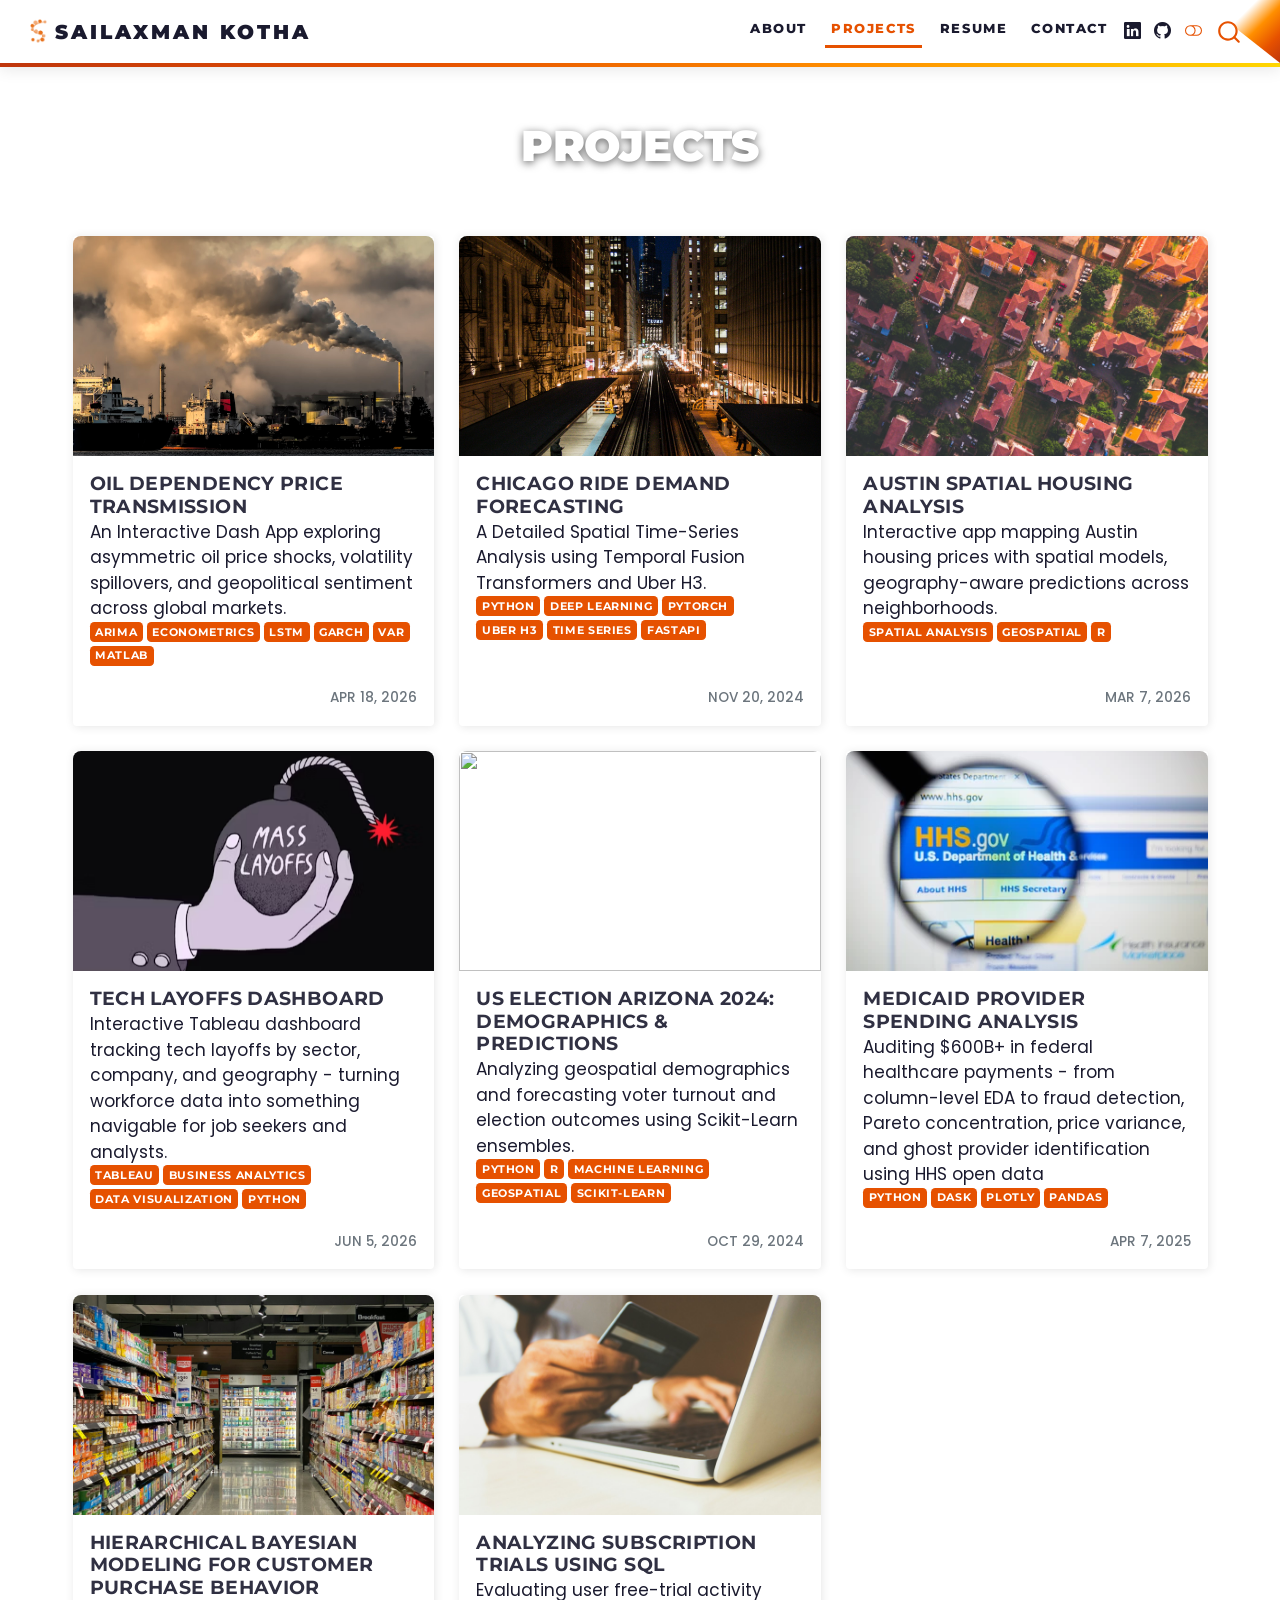
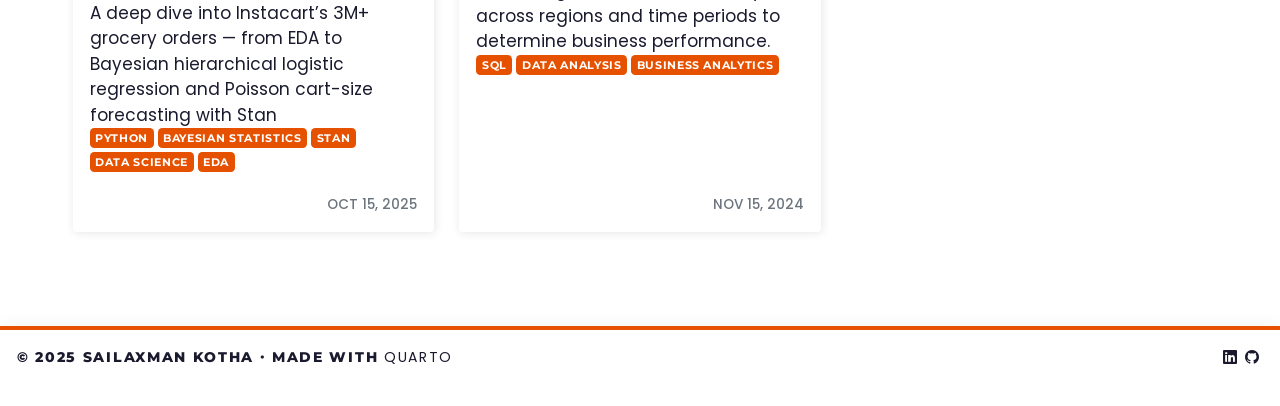
==== docs/project/index.html @ 440cf914 "Initial commit" ====
<!DOCTYPE html>
<html xmlns="http://www.w3.org/1999/xhtml" lang="en" xml:lang="en"><head>

<meta charset="utf-8">
<meta name="generator" content="quarto-1.9.37">

<meta name="viewport" content="width=device-width, initial-scale=1.0, user-scalable=yes">

<meta name="author" content="">

<title>Projects – Sailaxman Kotha</title>
<style>
/* Default styles provided by pandoc.
** See https://pandoc.org/MANUAL.html#variables-for-html for config info.
*/
code{white-space: pre-wrap;}
span.smallcaps{font-variant: small-caps;}
div.columns{display: flex; gap: min(4vw, 1.5em);}
div.column{flex: auto; overflow-x: auto;}
div.hanging-indent{margin-left: 1.5em; text-indent: -1.5em;}
ul.task-list{list-style: none;}
ul.task-list li input[type="checkbox"] {
  width: 0.8em;
  margin: 0 0.8em 0.2em -1em; /* quarto-specific, see https://github.com/quarto-dev/quarto-cli/issues/4556 */ 
  vertical-align: middle;
}
</style>


<script src="../site_libs/quarto-nav/quarto-nav.js"></script>
<script src="../site_libs/quarto-nav/headroom.min.js"></script>
<script src="../site_libs/clipboard/clipboard.min.js"></script>
<script src="../site_libs/quarto-search/autocomplete.umd.js"></script>
<script src="../site_libs/quarto-search/fuse.min.js"></script>
<script src="../site_libs/quarto-search/quarto-search.js"></script>
<meta name="quarto:offset" content="../">
<link href="../assets/silvia/img/sk-mark.png" rel="icon" type="image/png">
<script src="../site_libs/quarto-listing/list.min.js"></script>
<script src="../site_libs/quarto-listing/quarto-listing.js"></script>
<script src="../site_libs/quarto-html/quarto.js" type="module"></script>
<script src="../site_libs/quarto-html/tabsets/tabsets.js" type="module"></script>
<script src="../site_libs/quarto-html/popper.min.js"></script>
<script src="../site_libs/quarto-html/tippy.umd.min.js"></script>
<script src="../site_libs/quarto-html/anchor.min.js"></script>
<link href="../site_libs/quarto-html/tippy.css" rel="stylesheet">
<link href="../site_libs/quarto-html/quarto-syntax-highlighting-b15d62f4470485926637009d87ddee4d.css" rel="stylesheet" class="quarto-color-scheme" id="quarto-text-highlighting-styles">
<link href="../site_libs/quarto-html/quarto-syntax-highlighting-dark-2f25ab86b789b8617de56a0d16dc964e.css" rel="stylesheet" class="quarto-color-scheme quarto-color-alternate" id="quarto-text-highlighting-styles">
<link href="../site_libs/quarto-html/quarto-syntax-highlighting-b15d62f4470485926637009d87ddee4d.css" rel="stylesheet" class="quarto-color-scheme-extra" id="quarto-text-highlighting-styles">
<script src="../site_libs/bootstrap/bootstrap.min.js"></script>
<link href="../site_libs/bootstrap/bootstrap-icons.css" rel="stylesheet">
<link href="../site_libs/bootstrap/bootstrap-9606269fe6e26e18629c73ec38a63bd2.min.css" rel="stylesheet" append-hash="true" class="quarto-color-scheme" id="quarto-bootstrap" data-mode="light">
<link href="../site_libs/bootstrap/bootstrap-dark-58d6dd4439ffe5fa40e8fd4ae1b759af.min.css" rel="stylesheet" append-hash="true" class="quarto-color-scheme quarto-color-alternate" id="quarto-bootstrap" data-mode="dark">
<link href="../site_libs/bootstrap/bootstrap-9606269fe6e26e18629c73ec38a63bd2.min.css" rel="stylesheet" append-hash="true" class="quarto-color-scheme-extra" id="quarto-bootstrap" data-mode="light">
<script id="quarto-search-options" type="application/json">{
  "location": "navbar",
  "copy-button": false,
  "collapse-after": 3,
  "panel-placement": "end",
  "type": "overlay",
  "limit": 50,
  "keyboard-shortcut": [
    "f",
    "/",
    "s"
  ],
  "show-item-context": false,
  "language": {
    "search-no-results-text": "No results",
    "search-matching-documents-text": "matching documents",
    "search-copy-link-title": "Copy link to search",
    "search-hide-matches-text": "Hide additional matches",
    "search-more-match-text": "more match in this document",
    "search-more-matches-text": "more matches in this document",
    "search-clear-button-title": "Clear",
    "search-text-placeholder": "",
    "search-detached-cancel-button-title": "Cancel",
    "search-submit-button-title": "Submit",
    "search-label": "Search"
  }
}</script>
<script>

  window.document.addEventListener("DOMContentLoaded", function (_event) {
    const listingTargetEl = window.document.querySelector('#listing-listing .list');
    if (!listingTargetEl) {
      // No listing discovered, do not attach.
      return; 
    }

    const options = {
      valueNames: ['listing-title','listing-subtitle','listing-categories','listing-date','listing-image',{ data: ['index'] },{ data: ['categories'] },{ data: ['listing-date-sort'] },{ data: ['listing-file-modified-sort'] }],
      
      searchColumns: ["listing-title","listing-author","listing-date","listing-image","listing-description"],
    };

    window['quarto-listings'] = window['quarto-listings'] || {};
    window['quarto-listings']['listing-listing'] = new List('listing-listing', options);

    if (window['quarto-listing-loaded']) {
      window['quarto-listing-loaded']();
    }
  });

  window.addEventListener('hashchange',() => {
    if (window['quarto-listing-loaded']) {
      window['quarto-listing-loaded']();
    }
  })
  </script>
<!-- Google Search Console verification placeholder -->
<link rel="stylesheet" href="../assets/listing-default.css">

  <script src="https://cdnjs.cloudflare.com/polyfill/v3/polyfill.min.js?features=es6"></script>
  <script defer="" src="https://cdn.jsdelivr.net/npm/mathjax@3/es5/tex-chtml-full.js" type="text/javascript"></script>

<script type="text/javascript">
const typesetMath = (el) => {
  if (window.MathJax) {
    // MathJax Typeset
    window.MathJax.typeset([el]);
  } else if (window.katex) {
    // KaTeX Render
    var mathElements = el.getElementsByClassName("math");
    var macros = [];
    for (var i = 0; i < mathElements.length; i++) {
      var texText = mathElements[i].firstChild;
      if (mathElements[i].tagName == "SPAN" && texText && texText.data) {
        window.katex.render(texText.data, mathElements[i], {
          displayMode: mathElements[i].classList.contains('display'),
          throwOnError: false,
          macros: macros,
          fleqn: false
        });
      }
    }
  }
}
window.Quarto = {
  typesetMath
};
</script>

<meta name="twitter:title" content="Projects">
<meta name="twitter:image" content="oil-dependency-price-transmission/featured.jpg">
<meta name="twitter:creator" content="@Kslaxman">
<meta name="twitter:site" content="@Kslaxman">
<meta name="twitter:card" content="summary_large_image">
</head>

<body class="nav-fixed quarto-light"><script id="quarto-html-before-body" type="application/javascript">
    const toggleBodyColorMode = (bsSheetEl) => {
      const mode = bsSheetEl.getAttribute("data-mode");
      const bodyEl = window.document.querySelector("body");
      if (mode === "dark") {
        bodyEl.classList.add("quarto-dark");
        bodyEl.classList.remove("quarto-light");
      } else {
        bodyEl.classList.add("quarto-light");
        bodyEl.classList.remove("quarto-dark");
      }
    }
    const toggleBodyColorPrimary = () => {
      const bsSheetEl = window.document.querySelector("link#quarto-bootstrap:not([rel=disabled-stylesheet])");
      if (bsSheetEl) {
        toggleBodyColorMode(bsSheetEl);
      }
    }
    const setColorSchemeToggle = (alternate) => {
      const toggles = window.document.querySelectorAll('.quarto-color-scheme-toggle');
      for (let i=0; i < toggles.length; i++) {
        const toggle = toggles[i];
        if (toggle) {
          if (alternate) {
            toggle.classList.add("alternate");
          } else {
            toggle.classList.remove("alternate");
          }
        }
      }
    };
    const toggleColorMode = (alternate) => {
      // Switch the stylesheets
      const primaryStylesheets = window.document.querySelectorAll('link.quarto-color-scheme:not(.quarto-color-alternate)');
      const alternateStylesheets = window.document.querySelectorAll('link.quarto-color-scheme.quarto-color-alternate');
      manageTransitions('#quarto-margin-sidebar .nav-link', false);
      if (alternate) {
        // note: dark is layered on light, we don't disable primary!
        enableStylesheet(alternateStylesheets);
        for (const sheetNode of alternateStylesheets) {
          if (sheetNode.id === "quarto-bootstrap") {
            toggleBodyColorMode(sheetNode);
          }
        }
      } else {
        disableStylesheet(alternateStylesheets);
        enableStylesheet(primaryStylesheets)
        toggleBodyColorPrimary();
      }
      manageTransitions('#quarto-margin-sidebar .nav-link', true);
      // Switch the toggles
      setColorSchemeToggle(alternate)
      // Hack to workaround the fact that safari doesn't
      // properly recolor the scrollbar when toggling (#1455)
      if (navigator.userAgent.indexOf('Safari') > 0 && navigator.userAgent.indexOf('Chrome') == -1) {
        manageTransitions("body", false);
        window.scrollTo(0, 1);
        setTimeout(() => {
          window.scrollTo(0, 0);
          manageTransitions("body", true);
        }, 40);
      }
    }
    const disableStylesheet = (stylesheets) => {
      for (let i=0; i < stylesheets.length; i++) {
        const stylesheet = stylesheets[i];
        stylesheet.rel = 'disabled-stylesheet';
      }
    }
    const enableStylesheet = (stylesheets) => {
      for (let i=0; i < stylesheets.length; i++) {
        const stylesheet = stylesheets[i];
        if(stylesheet.rel !== 'stylesheet') { // for Chrome, which will still FOUC without this check
          stylesheet.rel = 'stylesheet';
        }
      }
    }
    const manageTransitions = (selector, allowTransitions) => {
      const els = window.document.querySelectorAll(selector);
      for (let i=0; i < els.length; i++) {
        const el = els[i];
        if (allowTransitions) {
          el.classList.remove('notransition');
        } else {
          el.classList.add('notransition');
        }
      }
    }
    const isFileUrl = () => {
      return window.location.protocol === 'file:';
    }
    const hasAlternateSentinel = () => {
      let styleSentinel = getColorSchemeSentinel();
      if (styleSentinel !== null) {
        return styleSentinel === "alternate";
      } else {
        return false;
      }
    }
    const setStyleSentinel = (alternate) => {
      const value = alternate ? "alternate" : "default";
      if (!isFileUrl()) {
        window.localStorage.setItem("quarto-color-scheme", value);
      } else {
        localAlternateSentinel = value;
      }
    }
    const getColorSchemeSentinel = () => {
      if (!isFileUrl()) {
        const storageValue = window.localStorage.getItem("quarto-color-scheme");
        return storageValue != null ? storageValue : localAlternateSentinel;
      } else {
        return localAlternateSentinel;
      }
    }
    const toggleGiscusIfUsed = (isAlternate, darkModeDefault) => {
      const baseTheme = document.querySelector('#giscus-base-theme')?.value ?? 'light';
      const alternateTheme = document.querySelector('#giscus-alt-theme')?.value ?? 'dark';
      let newTheme = '';
      if(authorPrefersDark) {
        newTheme = isAlternate ? baseTheme : alternateTheme;
      } else {
        newTheme = isAlternate ? alternateTheme : baseTheme;
      }
      const changeGiscusTheme = () => {
        // From: https://github.com/giscus/giscus/issues/336
        const sendMessage = (message) => {
          const iframe = document.querySelector('iframe.giscus-frame');
          if (!iframe) return;
          iframe.contentWindow.postMessage({ giscus: message }, 'https://giscus.app');
        }
        sendMessage({
          setConfig: {
            theme: newTheme
          }
        });
      }
      const isGiscussLoaded = window.document.querySelector('iframe.giscus-frame') !== null;
      if (isGiscussLoaded) {
        changeGiscusTheme();
      }
    };
    const authorPrefersDark = false;
    const darkModeDefault = authorPrefersDark;
      document.querySelector('link#quarto-text-highlighting-styles.quarto-color-scheme-extra').rel = 'disabled-stylesheet';
      document.querySelector('link#quarto-bootstrap.quarto-color-scheme-extra').rel = 'disabled-stylesheet';
    let localAlternateSentinel = darkModeDefault ? 'alternate' : 'default';
    // Dark / light mode switch
    window.quartoToggleColorScheme = () => {
      // Read the current dark / light value
      let toAlternate = !hasAlternateSentinel();
      toggleColorMode(toAlternate);
      setStyleSentinel(toAlternate);
      toggleGiscusIfUsed(toAlternate, darkModeDefault);
      window.dispatchEvent(new Event('resize'));
    };
    // Switch to dark mode if need be
    if (hasAlternateSentinel()) {
      toggleColorMode(true);
    } else {
      toggleColorMode(false);
    }
  </script>

<div id="quarto-search-results"></div>
  <header id="quarto-header" class="headroom fixed-top">
    <nav class="navbar navbar-expand-lg " data-bs-theme="dark">
      <div class="navbar-container container-fluid">
      <div class="navbar-brand-container mx-auto">
    <a href="../index.html" class="navbar-brand navbar-brand-logo">
    <img src="../assets/silvia/img/sk-mark.png" alt="" class="navbar-logo light-content">
    <img src="../assets/silvia/img/sk-mark.png" alt="" class="navbar-logo dark-content">
    </a>
    <a class="navbar-brand" href="../index.html">
    <span class="navbar-title">Sailaxman Kotha</span>
    </a>
  </div>
            <div id="quarto-search" class="" title="Search"></div>
          <button class="navbar-toggler" type="button" data-bs-toggle="collapse" data-bs-target="#navbarCollapse" aria-controls="navbarCollapse" role="menu" aria-expanded="false" aria-label="Toggle navigation" onclick="if (window.quartoToggleHeadroom) { window.quartoToggleHeadroom(); }">
  <span class="navbar-toggler-icon"></span>
</button>
          <div class="collapse navbar-collapse" id="navbarCollapse">
            <ul class="navbar-nav navbar-nav-scroll ms-auto">
  <li class="nav-item">
    <a class="nav-link" href="../about.html"> 
<span class="menu-text">About</span></a>
  </li>  
  <li class="nav-item">
    <a class="nav-link active" href="../project/index.html" aria-current="page"> 
<span class="menu-text">Projects</span></a>
  </li>  
  <li class="nav-item">
    <a class="nav-link" href="https://drive.google.com/file/d/1gVQA2XQ70e4K7QOnWubCkSMvClnkPxH1/view"> 
<span class="menu-text">Resume</span></a>
  </li>  
  <li class="nav-item">
    <a class="nav-link" href="../contact.html"> 
<span class="menu-text">Contact</span></a>
  </li>  
</ul>
          </div> <!-- /navcollapse -->
            <div class="quarto-navbar-tools tools-wide">
    <a href="https://www.linkedin.com/in/sailaxman-kotha-5099651a0/" title="" class="quarto-navigation-tool px-1" aria-label=""><i class="bi bi-linkedin"></i></a>
    <a href="https://github.com/Kslaxman" title="" class="quarto-navigation-tool px-1" aria-label=""><i class="bi bi-github"></i></a>
  <a href="" class="quarto-color-scheme-toggle quarto-navigation-tool  px-1" onclick="window.quartoToggleColorScheme(); return false;" title="Toggle dark mode"><i class="bi"></i></a>
</div>
      </div> <!-- /container-fluid -->
    </nav>
</header>
<!-- content -->
<div id="quarto-content" class="quarto-container page-columns page-rows-contents page-layout-full page-navbar">
<!-- sidebar -->
<!-- margin-sidebar -->
    <div id="quarto-margin-sidebar" class="sidebar margin-sidebar zindex-bottom">
        
    </div>
<!-- main -->
<main class="content column-page" id="quarto-document-content">


<!-- source: https://github.com/gadenbuie/garrickadenbuie-com/blob/main/_partials/title-block-link-buttons/title-block.html -->
<!-- 
<header id="title-block-header" class="quarto-title-block default">
<div class="quarto-title"> 
-->
<!-- <header id="title-block-header" class="quarto-title-block default page-columns"> -->
<!-- <div class="quarto-title page-columns page-full featured-image p-4" style="background-image: url(featured.png), url(featured.jpg), url(../featured.jpg);"> -->
<header id="title-block-header" class="quarto-title-block default page-columns">
<div id="title-block-header-title" class="quarto-title page-columns page-full page-layout-full featured-image p-4" style="background-image: url(featured.png), url(featured.jpg), url(../featured.jpg);">
<h1 class="title">Projects</h1>
</div>



<div class="quarto-title-meta column-page">

    
  
    
  </div>
  



</header>






<div class="quarto-listing quarto-listing-container-grid" id="listing-listing">
<div class="list grid quarto-listing-cols-3">
<div class="g-col-1" data-index="0" data-categories="QVJJTUElMkNFY29ub21ldHJpY3MlMkNMU1RNJTJDR0FSQ0glMkNWQVIlMkNNQVRMQUI=" data-listing-date-sort="1776488400000">
<a href="https://lax-oil-dependency-price-transmission.share.connect.posit.cloud/" class="quarto-grid-link">
<div class="quarto-grid-item card h-100 card-left">
<p class="card-img-top">
<img loading="lazy" src="oil-dependency-price-transmission/featured.jpg" class="thumbnail-image card-img" style="height: 220px;">
</p>
<div class="card-body post-contents">
<h5 class="no-anchor card-title listing-title">
Oil Dependency Price Transmission
</h5>
<div class="card-subtitle listing-subtitle">
An Interactive Dash App exploring asymmetric oil price shocks, volatility spillovers, and geopolitical sentiment across global markets.
</div>
<div class="listing-categories">

<div class="listing-category" onclick="window.quartoListingCategory('QVJJTUE='); return false;">ARIMA</div>

<div class="listing-category" onclick="window.quartoListingCategory('RWNvbm9tZXRyaWNz'); return false;">Econometrics</div>

<div class="listing-category" onclick="window.quartoListingCategory('TFNUTQ=='); return false;">LSTM</div>

<div class="listing-category" onclick="window.quartoListingCategory('R0FSQ0g='); return false;">GARCH</div>

<div class="listing-category" onclick="window.quartoListingCategory('VkFS'); return false;">VAR</div>

<div class="listing-category" onclick="window.quartoListingCategory('TUFUTEFC'); return false;">MATLAB</div>

</div>
<div class="card-attribution card-text-small end">
<div class="listing-date">
Apr 18, 2026
</div>
</div>
</div>
</div></a>
</div>
<div class="g-col-1" data-index="1" data-categories="UHl0aG9uJTJDRGVlcCUyMExlYXJuaW5nJTJDUHlUb3JjaCUyQ1ViZXIlMjBIMyUyQ1RpbWUlMjBTZXJpZXMlMkNGYXN0QVBJ" data-listing-date-sort="1732082400000">
<a href="https://kslaxman.github.io/chiride-demand/chiride-docs_v3.html" class="quarto-grid-link">
<div class="quarto-grid-item card h-100 card-left">
<p class="card-img-top">
<img loading="lazy" src="chiride-demand/featured.jpg" class="thumbnail-image card-img" style="height: 220px;">
</p>
<div class="card-body post-contents">
<h5 class="no-anchor card-title listing-title">
Chicago Ride Demand Forecasting
</h5>
<div class="card-subtitle listing-subtitle">
A Detailed Spatial Time-Series Analysis using Temporal Fusion Transformers and Uber H3.
</div>
<div class="listing-categories">

<div class="listing-category" onclick="window.quartoListingCategory('UHl0aG9u'); return false;">Python</div>

<div class="listing-category" onclick="window.quartoListingCategory('RGVlcCUyMExlYXJuaW5n'); return false;">Deep Learning</div>

<div class="listing-category" onclick="window.quartoListingCategory('UHlUb3JjaA=='); return false;">PyTorch</div>

<div class="listing-category" onclick="window.quartoListingCategory('VWJlciUyMEgz'); return false;">Uber H3</div>

<div class="listing-category" onclick="window.quartoListingCategory('VGltZSUyMFNlcmllcw=='); return false;">Time Series</div>

<div class="listing-category" onclick="window.quartoListingCategory('RmFzdEFQSQ=='); return false;">FastAPI</div>

</div>
<div class="card-attribution card-text-small end">
<div class="listing-date">
Nov 20, 2024
</div>
</div>
</div>
</div></a>
</div>
<div class="g-col-1" data-index="2" data-categories="U3BhdGlhbCUyMEFuYWx5c2lzJTJDR2Vvc3BhdGlhbCUyQ1I=" data-listing-date-sort="1772863200000">
<a href="https://sailaxmankotha-spatial-housing-austin.share.connect.posit.cloud/" class="quarto-grid-link">
<div class="quarto-grid-item card h-100 card-left">
<p class="card-img-top">
<img loading="lazy" src="austin-spatial-housing/housing.jpg" class="thumbnail-image card-img" style="height: 220px;">
</p>
<div class="card-body post-contents">
<h5 class="no-anchor card-title listing-title">
Austin Spatial Housing Analysis
</h5>
<div class="card-subtitle listing-subtitle">
Interactive app mapping Austin housing prices with spatial models, geography-aware predictions across neighborhoods.
</div>
<div class="listing-categories">

<div class="listing-category" onclick="window.quartoListingCategory('U3BhdGlhbCUyMEFuYWx5c2lz'); return false;">Spatial Analysis</div>

<div class="listing-category" onclick="window.quartoListingCategory('R2Vvc3BhdGlhbA=='); return false;">Geospatial</div>

<div class="listing-category" onclick="window.quartoListingCategory('Ug=='); return false;">R</div>

</div>
<div class="card-attribution card-text-small end">
<div class="listing-date">
Mar 7, 2026
</div>
</div>
</div>
</div></a>
</div>
<div class="g-col-1" data-index="3" data-categories="VGFibGVhdSUyQ0J1c2luZXNzJTIwQW5hbHl0aWNzJTJDRGF0YSUyMFZpc3VhbGl6YXRpb24lMkNQeXRob24=" data-listing-date-sort="1780635600000">
<a href="https://public.tableau.com/app/profile/sai.laxman/viz/LayoffsDashboard_17775282728600/LayoffsDashboard" class="quarto-grid-link">
<div class="quarto-grid-item card h-100 card-left">
<p class="card-img-top">
<img loading="lazy" src="layoffs-dashboard/featured.png" class="thumbnail-image card-img" style="height: 220px;">
</p>
<div class="card-body post-contents">
<h5 class="no-anchor card-title listing-title">
Tech Layoffs Dashboard
</h5>
<div class="card-subtitle listing-subtitle">
Interactive Tableau dashboard tracking tech layoffs by sector, company, and geography - turning workforce data into something navigable for job seekers and analysts.
</div>
<div class="listing-categories">

<div class="listing-category" onclick="window.quartoListingCategory('VGFibGVhdQ=='); return false;">Tableau</div>

<div class="listing-category" onclick="window.quartoListingCategory('QnVzaW5lc3MlMjBBbmFseXRpY3M='); return false;">Business Analytics</div>

<div class="listing-category" onclick="window.quartoListingCategory('RGF0YSUyMFZpc3VhbGl6YXRpb24='); return false;">Data Visualization</div>

<div class="listing-category" onclick="window.quartoListingCategory('UHl0aG9u'); return false;">Python</div>

</div>
<div class="card-attribution card-text-small end">
<div class="listing-date">
Jun 5, 2026
</div>
</div>
</div>
</div></a>
</div>
<div class="g-col-1" data-index="4" data-categories="UHl0aG9uJTJDUiUyQ01hY2hpbmUlMjBMZWFybmluZyUyQ0dlb3NwYXRpYWwlMkNTY2lraXQtTGVhcm4=" data-listing-date-sort="1730178000000" data-listing-file-modified-sort="1773804850786" data-listing-date-modified-sort="NaN" data-listing-reading-time-sort="17" data-listing-word-count-sort="3338">
<a href="../project/arizona-election-2024/index.html" class="quarto-grid-link">
<div class="quarto-grid-item card h-100 card-left">
<p class="card-img-top">
<img loading="lazy" src="../project/arizona-election-2024/featured.jpg" class="thumbnail-image card-img" style="height: 220px;">
</p>
<div class="card-body post-contents">
<h5 class="no-anchor card-title listing-title">
US Election Arizona 2024: Demographics &amp; Predictions
</h5>
<div class="card-subtitle listing-subtitle">
Analyzing geospatial demographics and forecasting voter turnout and election outcomes using Scikit-Learn ensembles.
</div>
<div class="listing-categories">

<div class="listing-category" onclick="window.quartoListingCategory('UHl0aG9u'); return false;">Python</div>

<div class="listing-category" onclick="window.quartoListingCategory('Ug=='); return false;">R</div>

<div class="listing-category" onclick="window.quartoListingCategory('TWFjaGluZSUyMExlYXJuaW5n'); return false;">Machine Learning</div>

<div class="listing-category" onclick="window.quartoListingCategory('R2Vvc3BhdGlhbA=='); return false;">Geospatial</div>

<div class="listing-category" onclick="window.quartoListingCategory('U2Npa2l0LUxlYXJu'); return false;">Scikit-Learn</div>

</div>
<div class="card-attribution card-text-small end">
<div class="listing-date">
Oct 29, 2024
</div>
</div>
</div>
</div></a>
</div>
<div class="g-col-1" data-index="5" data-categories="UHl0aG9uJTJDRGFzayUyQ1Bsb3RseSUyQ1BhbmRhcw==" data-listing-date-sort="1744002000000" data-listing-file-modified-sort="1782283156069" data-listing-date-modified-sort="NaN" data-listing-reading-time-sort="21" data-listing-word-count-sort="4027">
<a href="../project/Medicaid/index.html" class="quarto-grid-link">
<div class="quarto-grid-item card h-100 card-left">
<p class="card-img-top">
<img loading="lazy" src="../project/Medicaid/featured.png" class="thumbnail-image card-img" style="height: 220px;">
</p>
<div class="card-body post-contents">
<h5 class="no-anchor card-title listing-title">
Medicaid Provider Spending Analysis
</h5>
<div class="card-subtitle listing-subtitle">
Auditing $600B+ in federal healthcare payments - from column-level EDA to fraud detection, Pareto concentration, price variance, and ghost provider identification using HHS open data
</div>
<div class="listing-categories">

<div class="listing-category" onclick="window.quartoListingCategory('UHl0aG9u'); return false;">Python</div>

<div class="listing-category" onclick="window.quartoListingCategory('RGFzaw=='); return false;">Dask</div>

<div class="listing-category" onclick="window.quartoListingCategory('UGxvdGx5'); return false;">Plotly</div>

<div class="listing-category" onclick="window.quartoListingCategory('UGFuZGFz'); return false;">Pandas</div>

</div>
<div class="card-attribution card-text-small end">
<div class="listing-date">
Apr 7, 2025
</div>
</div>
</div>
</div></a>
</div>
<div class="g-col-1" data-index="6" data-categories="UHl0aG9uJTJDQmF5ZXNpYW4lMjBTdGF0aXN0aWNzJTJDU3RhbiUyQ0RhdGElMjBTY2llbmNlJTJDRURB" data-listing-date-sort="1760504400000" data-listing-file-modified-sort="1773938626408" data-listing-date-modified-sort="NaN" data-listing-reading-time-sort="28" data-listing-word-count-sort="5462">
<a href="../project/instacart-bayesian-analysis/index.html" class="quarto-grid-link">
<div class="quarto-grid-item card h-100 card-left">
<p class="card-img-top">
<img loading="lazy" src="../project/instacart-bayesian-analysis/featured.jpg" class="thumbnail-image card-img" style="height: 220px;">
</p>
<div class="card-body post-contents">
<h5 class="no-anchor card-title listing-title">
Hierarchical Bayesian Modeling for Customer Purchase Behavior
</h5>
<div class="card-subtitle listing-subtitle">
A deep dive into Instacart’s 3M+ grocery orders — from EDA to Bayesian hierarchical logistic regression and Poisson cart-size forecasting with Stan
</div>
<div class="listing-categories">

<div class="listing-category" onclick="window.quartoListingCategory('UHl0aG9u'); return false;">Python</div>

<div class="listing-category" onclick="window.quartoListingCategory('QmF5ZXNpYW4lMjBTdGF0aXN0aWNz'); return false;">Bayesian Statistics</div>

<div class="listing-category" onclick="window.quartoListingCategory('U3Rhbg=='); return false;">Stan</div>

<div class="listing-category" onclick="window.quartoListingCategory('RGF0YSUyMFNjaWVuY2U='); return false;">Data Science</div>

<div class="listing-category" onclick="window.quartoListingCategory('RURB'); return false;">EDA</div>

</div>
<div class="card-attribution card-text-small end">
<div class="listing-date">
Oct 15, 2025
</div>
</div>
</div>
</div></a>
</div>
<div class="g-col-1" data-index="7" data-categories="U1FMJTJDRGF0YSUyMEFuYWx5c2lzJTJDQnVzaW5lc3MlMjBBbmFseXRpY3M=" data-listing-date-sort="1731650400000" data-listing-file-modified-sort="1773938140346" data-listing-date-modified-sort="NaN" data-listing-reading-time-sort="6" data-listing-word-count-sort="1104">
<a href="../project/sql-subscription-analysis/index.html" class="quarto-grid-link">
<div class="quarto-grid-item card h-100 card-left">
<p class="card-img-top">
<img loading="lazy" src="../project/sql-subscription-analysis/featured.jpg" class="thumbnail-image card-img" style="height: 220px;">
</p>
<div class="card-body post-contents">
<h5 class="no-anchor card-title listing-title">
Analyzing Subscription Trials Using SQL
</h5>
<div class="card-subtitle listing-subtitle">
Evaluating user free-trial activity across regions and time periods to determine business performance.
</div>
<div class="listing-categories">

<div class="listing-category" onclick="window.quartoListingCategory('U1FM'); return false;">SQL</div>

<div class="listing-category" onclick="window.quartoListingCategory('RGF0YSUyMEFuYWx5c2lz'); return false;">Data Analysis</div>

<div class="listing-category" onclick="window.quartoListingCategory('QnVzaW5lc3MlMjBBbmFseXRpY3M='); return false;">Business Analytics</div>

</div>
<div class="card-attribution card-text-small end">
<div class="listing-date">
Nov 15, 2024
</div>
</div>
</div>
</div></a>
</div>
</div>
<div class="listing-no-matching d-none">No matching items</div>
</div><a onclick="window.scrollTo(0, 0); return false;" role="button" id="quarto-back-to-top"><i class="bi bi-arrow-up"></i> Back to top</a></main> <!-- /main -->
<script id="quarto-html-after-body" type="application/javascript">
  window.document.addEventListener("DOMContentLoaded", function (event) {
    // Ensure there is a toggle, if there isn't float one in the top right
    if (window.document.querySelector('.quarto-color-scheme-toggle') === null) {
      const a = window.document.createElement('a');
      a.classList.add('top-right');
      a.classList.add('quarto-color-scheme-toggle');
      a.href = "";
      a.onclick = function() { try { window.quartoToggleColorScheme(); } catch {} return false; };
      const i = window.document.createElement("i");
      i.classList.add('bi');
      a.appendChild(i);
      window.document.body.appendChild(a);
    }
    setColorSchemeToggle(hasAlternateSentinel())
    const icon = "";
    const anchorJS = new window.AnchorJS();
    anchorJS.options = {
      placement: 'right',
      icon: icon
    };
    anchorJS.add('.anchored');
    const isCodeAnnotation = (el) => {
      for (const clz of el.classList) {
        if (clz.startsWith('code-annotation-')) {                     
          return true;
        }
      }
      return false;
    }
    const onCopySuccess = function(e) {
      // button target
      const button = e.trigger;
      // don't keep focus
      button.blur();
      // flash "checked"
      button.classList.add('code-copy-button-checked');
      var currentTitle = button.getAttribute("title");
      button.setAttribute("title", "Copied!");
      let tooltip;
      if (window.bootstrap) {
        button.setAttribute("data-bs-toggle", "tooltip");
        button.setAttribute("data-bs-placement", "left");
        button.setAttribute("data-bs-title", "Copied!");
        tooltip = new bootstrap.Tooltip(button, 
          { trigger: "manual", 
            customClass: "code-copy-button-tooltip",
            offset: [0, -8]});
        tooltip.show();    
      }
      setTimeout(function() {
        if (tooltip) {
          tooltip.hide();
          button.removeAttribute("data-bs-title");
          button.removeAttribute("data-bs-toggle");
          button.removeAttribute("data-bs-placement");
        }
        button.setAttribute("title", currentTitle);
        button.classList.remove('code-copy-button-checked');
      }, 1000);
      // clear code selection
      e.clearSelection();
    }
    const getTextToCopy = function(trigger) {
      const outerScaffold = trigger.parentElement.cloneNode(true);
      const codeEl = outerScaffold.querySelector('code');
      for (const childEl of codeEl.children) {
        if (isCodeAnnotation(childEl)) {
          childEl.remove();
        }
      }
      return codeEl.innerText;
    }
    const clipboard = new window.ClipboardJS('.code-copy-button:not([data-in-quarto-modal])', {
      text: getTextToCopy
    });
    clipboard.on('success', onCopySuccess);
    if (window.document.getElementById('quarto-embedded-source-code-modal')) {
      const clipboardModal = new window.ClipboardJS('.code-copy-button[data-in-quarto-modal]', {
        text: getTextToCopy,
        container: window.document.getElementById('quarto-embedded-source-code-modal')
      });
      clipboardModal.on('success', onCopySuccess);
    }
      var localhostRegex = new RegExp(/^(?:http|https):\/\/localhost\:?[0-9]*\//);
      var mailtoRegex = new RegExp(/^mailto:/);
        var filterRegex = new RegExp('/' + window.location.host + '/');
      var isInternal = (href) => {
          return filterRegex.test(href) || localhostRegex.test(href) || mailtoRegex.test(href);
      }
      // Inspect non-navigation links and adorn them if external
     var links = window.document.querySelectorAll('a[href]:not(.nav-link):not(.navbar-brand):not(.toc-action):not(.sidebar-link):not(.sidebar-item-toggle):not(.pagination-link):not(.no-external):not([aria-hidden]):not(.dropdown-item):not(.quarto-navigation-tool):not(.about-link)');
      for (var i=0; i<links.length; i++) {
        const link = links[i];
        if (!isInternal(link.href)) {
          // undo the damage that might have been done by quarto-nav.js in the case of
          // links that we want to consider external
          if (link.dataset.originalHref !== undefined) {
            link.href = link.dataset.originalHref;
          }
        }
      }
    function tippyHover(el, contentFn, onTriggerFn, onUntriggerFn) {
      const config = {
        allowHTML: true,
        maxWidth: 500,
        delay: 100,
        arrow: false,
        appendTo: function(el) {
            return el.parentElement;
        },
        interactive: true,
        interactiveBorder: 10,
        theme: 'quarto',
        placement: 'bottom-start',
      };
      if (contentFn) {
        config.content = contentFn;
      }
      if (onTriggerFn) {
        config.onTrigger = onTriggerFn;
      }
      if (onUntriggerFn) {
        config.onUntrigger = onUntriggerFn;
      }
      window.tippy(el, config); 
    }
    const noterefs = window.document.querySelectorAll('a[role="doc-noteref"]');
    for (var i=0; i<noterefs.length; i++) {
      const ref = noterefs[i];
      tippyHover(ref, function() {
        // use id or data attribute instead here
        let href = ref.getAttribute('data-footnote-href') || ref.getAttribute('href');
        try { href = new URL(href).hash; } catch {}
        const id = href.replace(/^#\/?/, "");
        const note = window.document.getElementById(id);
        if (note) {
          return note.innerHTML;
        } else {
          return "";
        }
      });
    }
    const xrefs = window.document.querySelectorAll('a.quarto-xref');
    const processXRef = (id, note) => {
      // Strip column container classes
      const stripColumnClz = (el) => {
        el.classList.remove("page-full", "page-columns");
        if (el.children) {
          for (const child of el.children) {
            stripColumnClz(child);
          }
        }
      }
      stripColumnClz(note)
      if (id === null || id.startsWith('sec-')) {
        // Special case sections, only their first couple elements
        const container = document.createElement("div");
        if (note.children && note.children.length > 2) {
          container.appendChild(note.children[0].cloneNode(true));
          for (let i = 1; i < note.children.length; i++) {
            const child = note.children[i];
            if (child.tagName === "P" && child.innerText === "") {
              continue;
            } else {
              container.appendChild(child.cloneNode(true));
              break;
            }
          }
          if (window.Quarto?.typesetMath) {
            window.Quarto.typesetMath(container);
          }
          return container.innerHTML
        } else {
          if (window.Quarto?.typesetMath) {
            window.Quarto.typesetMath(note);
          }
          return note.innerHTML;
        }
      } else {
        // Remove any anchor links if they are present
        const anchorLink = note.querySelector('a.anchorjs-link');
        if (anchorLink) {
          anchorLink.remove();
        }
        if (window.Quarto?.typesetMath) {
          window.Quarto.typesetMath(note);
        }
        if (note.classList.contains("callout")) {
          return note.outerHTML;
        } else {
          return note.innerHTML;
        }
      }
    }
    for (var i=0; i<xrefs.length; i++) {
      const xref = xrefs[i];
      tippyHover(xref, undefined, function(instance) {
        instance.disable();
        let url = xref.getAttribute('href');
        let hash = undefined; 
        if (url.startsWith('#')) {
          hash = url;
        } else {
          try { hash = new URL(url).hash; } catch {}
        }
        if (hash) {
          const id = hash.replace(/^#\/?/, "");
          const note = window.document.getElementById(id);
          if (note !== null) {
            try {
              const html = processXRef(id, note.cloneNode(true));
              instance.setContent(html);
            } finally {
              instance.enable();
              instance.show();
            }
          } else {
            // See if we can fetch this
            fetch(url.split('#')[0])
            .then(res => res.text())
            .then(html => {
              const parser = new DOMParser();
              const htmlDoc = parser.parseFromString(html, "text/html");
              const note = htmlDoc.getElementById(id);
              if (note !== null) {
                const html = processXRef(id, note);
                instance.setContent(html);
              } 
            }).finally(() => {
              instance.enable();
              instance.show();
            });
          }
        } else {
          // See if we can fetch a full url (with no hash to target)
          // This is a special case and we should probably do some content thinning / targeting
          fetch(url)
          .then(res => res.text())
          .then(html => {
            const parser = new DOMParser();
            const htmlDoc = parser.parseFromString(html, "text/html");
            const note = htmlDoc.querySelector('main.content');
            if (note !== null) {
              // This should only happen for chapter cross references
              // (since there is no id in the URL)
              // remove the first header
              if (note.children.length > 0 && note.children[0].tagName === "HEADER") {
                note.children[0].remove();
              }
              const html = processXRef(null, note);
              instance.setContent(html);
            } 
          }).finally(() => {
            instance.enable();
            instance.show();
          });
        }
      }, function(instance) {
      });
    }
        let selectedAnnoteEl;
        const selectorForAnnotation = ( cell, annotation) => {
          let cellAttr = 'data-code-cell="' + cell + '"';
          let lineAttr = 'data-code-annotation="' +  annotation + '"';
          const selector = 'span[' + cellAttr + '][' + lineAttr + ']';
          return selector;
        }
        const selectCodeLines = (annoteEl) => {
          const doc = window.document;
          const targetCell = annoteEl.getAttribute("data-target-cell");
          const targetAnnotation = annoteEl.getAttribute("data-target-annotation");
          const annoteSpan = window.document.querySelector(selectorForAnnotation(targetCell, targetAnnotation));
          const lines = annoteSpan.getAttribute("data-code-lines").split(",");
          const lineIds = lines.map((line) => {
            return targetCell + "-" + line;
          })
          let top = null;
          let height = null;
          let parent = null;
          if (lineIds.length > 0) {
              //compute the position of the single el (top and bottom and make a div)
              const el = window.document.getElementById(lineIds[0]);
              top = el.offsetTop;
              height = el.offsetHeight;
              parent = el.parentElement.parentElement;
            if (lineIds.length > 1) {
              const lastEl = window.document.getElementById(lineIds[lineIds.length - 1]);
              const bottom = lastEl.offsetTop + lastEl.offsetHeight;
              height = bottom - top;
            }
            if (top !== null && height !== null && parent !== null) {
              // cook up a div (if necessary) and position it 
              let div = window.document.getElementById("code-annotation-line-highlight");
              if (div === null) {
                div = window.document.createElement("div");
                div.setAttribute("id", "code-annotation-line-highlight");
                div.style.position = 'absolute';
                parent.appendChild(div);
              }
              div.style.top = top - 2 + "px";
              div.style.height = height + 4 + "px";
              div.style.left = 0;
              let gutterDiv = window.document.getElementById("code-annotation-line-highlight-gutter");
              if (gutterDiv === null) {
                gutterDiv = window.document.createElement("div");
                gutterDiv.setAttribute("id", "code-annotation-line-highlight-gutter");
                gutterDiv.style.position = 'absolute';
                const codeCell = window.document.getElementById(targetCell);
                const gutter = codeCell.querySelector('.code-annotation-gutter');
                gutter.appendChild(gutterDiv);
              }
              gutterDiv.style.top = top - 2 + "px";
              gutterDiv.style.height = height + 4 + "px";
            }
            selectedAnnoteEl = annoteEl;
          }
        };
        const unselectCodeLines = () => {
          const elementsIds = ["code-annotation-line-highlight", "code-annotation-line-highlight-gutter"];
          elementsIds.forEach((elId) => {
            const div = window.document.getElementById(elId);
            if (div) {
              div.remove();
            }
          });
          selectedAnnoteEl = undefined;
        };
          // Handle positioning of the toggle
      window.addEventListener(
        "resize",
        throttle(() => {
          elRect = undefined;
          if (selectedAnnoteEl) {
            selectCodeLines(selectedAnnoteEl);
          }
        }, 10)
      );
      function throttle(fn, ms) {
      let throttle = false;
      let timer;
        return (...args) => {
          if(!throttle) { // first call gets through
              fn.apply(this, args);
              throttle = true;
          } else { // all the others get throttled
              if(timer) clearTimeout(timer); // cancel #2
              timer = setTimeout(() => {
                fn.apply(this, args);
                timer = throttle = false;
              }, ms);
          }
        };
      }
        // Attach click handler to the DT
        const annoteDls = window.document.querySelectorAll('dt[data-target-cell]');
        for (const annoteDlNode of annoteDls) {
          annoteDlNode.addEventListener('click', (event) => {
            const clickedEl = event.target;
            if (clickedEl !== selectedAnnoteEl) {
              unselectCodeLines();
              const activeEl = window.document.querySelector('dt[data-target-cell].code-annotation-active');
              if (activeEl) {
                activeEl.classList.remove('code-annotation-active');
              }
              selectCodeLines(clickedEl);
              clickedEl.classList.add('code-annotation-active');
            } else {
              // Unselect the line
              unselectCodeLines();
              clickedEl.classList.remove('code-annotation-active');
            }
          });
        }
    const findCites = (el) => {
      const parentEl = el.parentElement;
      if (parentEl) {
        const cites = parentEl.dataset.cites;
        if (cites) {
          return {
            el,
            cites: cites.split(' ')
          };
        } else {
          return findCites(el.parentElement)
        }
      } else {
        return undefined;
      }
    };
    var bibliorefs = window.document.querySelectorAll('a[role="doc-biblioref"]');
    for (var i=0; i<bibliorefs.length; i++) {
      const ref = bibliorefs[i];
      const citeInfo = findCites(ref);
      if (citeInfo) {
        tippyHover(citeInfo.el, function() {
          var popup = window.document.createElement('div');
          citeInfo.cites.forEach(function(cite) {
            var citeDiv = window.document.createElement('div');
            citeDiv.classList.add('hanging-indent');
            citeDiv.classList.add('csl-entry');
            var biblioDiv = window.document.getElementById('ref-' + cite);
            if (biblioDiv) {
              citeDiv.innerHTML = biblioDiv.innerHTML;
            }
            popup.appendChild(citeDiv);
          });
          return popup.innerHTML;
        });
      }
    }
  });
  </script>
</div> <!-- /content -->
<footer class="footer">
  <div class="nav-footer">
    <div class="nav-footer-left">
<p>© 2025 Sailaxman Kotha ∙ Made with <a href="https://quarto.org">Quarto</a></p>
</div>   
    <div class="nav-footer-center">
      &nbsp;
    </div>
    <div class="nav-footer-right">
<p><a class="me-1" href="https://linkedin.com/in/sailaxman-kotha-5099651a0/" title="LinkedIn" target="_blank" rel="noopener"><i class="bi bi-linkedin"></i></a> <a class="me-1" href="https://github.com/Kslaxman" title="github" target="_blank" rel="noopener"><i class="bi bi-github"></i></a></p>
</div>
  </div>
</footer>




</body></html>
---- docs/site_libs/quarto-html/tippy.css ----
.tippy-box[data-animation=fade][data-state=hidden]{opacity:0}[data-tippy-root]{max-width:calc(100vw - 10px)}.tippy-box{position:relative;background-color:#333;color:#fff;border-radius:4px;font-size:14px;line-height:1.4;white-space:normal;outline:0;transition-property:transform,visibility,opacity}.tippy-box[data-placement^=top]>.tippy-arrow{bottom:0}.tippy-box[data-placement^=top]>.tippy-arrow:before{bottom:-7px;left:0;border-width:8px 8px 0;border-top-color:initial;transform-origin:center top}.tippy-box[data-placement^=bottom]>.tippy-arrow{top:0}.tippy-box[data-placement^=bottom]>.tippy-arrow:before{top:-7px;left:0;border-width:0 8px 8px;border-bottom-color:initial;transform-origin:center bottom}.tippy-box[data-placement^=left]>.tippy-arrow{right:0}.tippy-box[data-placement^=left]>.tippy-arrow:before{border-width:8px 0 8px 8px;border-left-color:initial;right:-7px;transform-origin:center left}.tippy-box[data-placement^=right]>.tippy-arrow{left:0}.tippy-box[data-placement^=right]>.tippy-arrow:before{left:-7px;border-width:8px 8px 8px 0;border-right-color:initial;transform-origin:center right}.tippy-box[data-inertia][data-state=visible]{transition-timing-function:cubic-bezier(.54,1.5,.38,1.11)}.tippy-arrow{width:16px;height:16px;color:#333}.tippy-arrow:before{content:"";position:absolute;border-color:transparent;border-style:solid}.tippy-content{position:relative;padding:5px 9px;z-index:1}
---- docs/site_libs/quarto-html/quarto-syntax-highlighting-b15d62f4470485926637009d87ddee4d.css ----
/* quarto syntax highlight colors */
:root {
  --quarto-hl-ot-color: #d91e18;
  --quarto-hl-at-color: #2e4963;
  --quarto-hl-ss-color: #008000;
  --quarto-hl-an-color: #2e4963;
  --quarto-hl-fu-color: #002642;
  --quarto-hl-st-color: #008000;
  --quarto-hl-cf-color: #d91e18;
  --quarto-hl-op-color: #d91e18;
  --quarto-hl-er-color: #f00;
  --quarto-hl-bn-color: #002642;
  --quarto-hl-al-color: #f00;
  --quarto-hl-va-color: #002642;
  --quarto-hl-bu-color: #002642;
  --quarto-hl-pp-color: #a23e02;
  --quarto-hl-in-color: #696969;
  --quarto-hl-vs-color: #008000;
  --quarto-hl-wa-color: #a23e02;
  --quarto-hl-do-color: #696969;
  --quarto-hl-ch-color: #008000;
  --quarto-hl-dt-color: #a23e02;
  --quarto-hl-fl-color: #002642;
  --quarto-hl-co-color: #696969;
  --quarto-hl-cv-color: #696969;
  --quarto-hl-cn-color: #002642;
  --quarto-hl-sc-color: #d91e18;
  --quarto-hl-dv-color: #002642;
  --quarto-hl-kw-color: #d91e18;
}

/* other quarto variables */
:root {
  --quarto-font-monospace: "JetBrains Mono", SFMono-Regular, Menlo, Monaco, monospace;
}

/* syntax highlight based on Pandoc's rules */
/* Alert */
code span.al {
  color: #f00;
  font-weight: bold;
}

/* Annotation */
code span.an {
  color: #2e4963;
  font-weight: bold;
}

/* Attribute */
code span.at {
  color: #2e4963;
}

/* BaseN */
code span.bn {
  color: #002642;
}

/* BuiltIn */
code span.bu {
  color: #002642;
}

/* ControlFlow */
code span.cf {
  color: #d91e18;
}

/* Char */
code span.ch {
  color: #008000;
}

/* Constant */
code span.cn {
  color: #002642;
}

/* Comment */
code span.co {
  color: #696969;
  font-style: italic;
}

/* CommentVar */
code span.cv {
  color: #696969;
  font-weight: bold;
  font-style: italic;
}

/* Documentation */
code span.do {
  color: #696969;
  font-style: italic;
}

/* DataType */
code span.dt {
  color: #a23e02;
}

/* DecVal */
code span.dv {
  color: #002642;
}

/* Error */
code span.er {
  color: #f00;
  font-weight: bold;
}

/* Extension */
/* Float */
code span.fl {
  color: #002642;
}

/* Function */
code span.fu {
  color: #002642;
}

/* Import */
/* Information */
code span.in {
  color: #696969;
}

/* Keyword */
code span.kw {
  color: #d91e18;
}

/* Operator */
code span.op {
  color: #d91e18;
}

/* Other */
code span.ot {
  color: #d91e18;
}

/* Preprocessor */
code span.pp {
  color: #a23e02;
}

/* SpecialChar */
code span.sc {
  color: #d91e18;
}

/* SpecialString */
code span.ss {
  color: #008000;
}

/* String */
code span.st {
  color: #008000;
}

/* Variable */
code span.va {
  color: #002642;
}

/* VerbatimString */
code span.vs {
  color: #008000;
}

/* Warning */
code span.wa {
  color: #a23e02;
  font-weight: bold;
}

.prevent-inlining {
  content: "</";
}

/*# sourceMappingURL=85191677f367b9a38916704e7d1619ff.css.map */
---- docs/site_libs/quarto-html/quarto-syntax-highlighting-dark-2f25ab86b789b8617de56a0d16dc964e.css ----
/* quarto syntax highlight colors */
:root {
  --quarto-hl-ot-color: #ffd700;
  --quarto-hl-at-color: #ffd700;
  --quarto-hl-ss-color: #abe338;
  --quarto-hl-an-color: #d4d0ab;
  --quarto-hl-fu-color: #ffd700;
  --quarto-hl-st-color: #abe338;
  --quarto-hl-cf-color: #ffa07a;
  --quarto-hl-op-color: #00e0e0;
  --quarto-hl-er-color: #f00;
  --quarto-hl-bn-color: #f5ab35;
  --quarto-hl-al-color: #f00;
  --quarto-hl-va-color: #ffd700;
  --quarto-hl-bu-color: #ffd700;
  --quarto-hl-pp-color: #f5ab35;
  --quarto-hl-in-color: #d4d0ab;
  --quarto-hl-vs-color: #abe338;
  --quarto-hl-wa-color: #f5ab35;
  --quarto-hl-do-color: #d4d0ab;
  --quarto-hl-ch-color: #abe338;
  --quarto-hl-dt-color: #ffa07a;
  --quarto-hl-fl-color: #f5ab35;
  --quarto-hl-co-color: #d4d0ab;
  --quarto-hl-cv-color: #d4d0ab;
  --quarto-hl-cn-color: #ffd700;
  --quarto-hl-sc-color: #ffa07a;
  --quarto-hl-dv-color: #f5ab35;
  --quarto-hl-kw-color: #ffa07a;
}

/* other quarto variables */
:root {
  --quarto-font-monospace: "JetBrains Mono", SFMono-Regular, Menlo, Monaco, monospace;
}

/* syntax highlight based on Pandoc's rules */
/* Alert */
code span.al {
  color: #f00;
  font-weight: bold;
}

/* Annotation */
code span.an {
  color: #d4d0ab;
  font-weight: bold;
}

/* Attribute */
code span.at {
  color: #ffd700;
}

/* BaseN */
code span.bn {
  color: #f5ab35;
}

/* BuiltIn */
code span.bu {
  color: #ffd700;
}

/* ControlFlow */
code span.cf {
  color: #ffa07a;
}

/* Char */
code span.ch {
  color: #abe338;
}

/* Constant */
code span.cn {
  color: #ffd700;
}

/* Comment */
code span.co {
  color: #d4d0ab;
  font-style: italic;
}

/* CommentVar */
code span.cv {
  color: #d4d0ab;
  font-weight: bold;
  font-style: italic;
}

/* Documentation */
code span.do {
  color: #d4d0ab;
  font-style: italic;
}

/* DataType */
code span.dt {
  color: #ffa07a;
}

/* DecVal */
code span.dv {
  color: #f5ab35;
}

/* Error */
code span.er {
  color: #f00;
  font-weight: bold;
}

/* Extension */
/* Float */
code span.fl {
  color: #f5ab35;
}

/* Function */
code span.fu {
  color: #ffd700;
}

/* Import */
/* Information */
code span.in {
  color: #d4d0ab;
}

/* Keyword */
code span.kw {
  color: #ffa07a;
}

/* Operator */
code span.op {
  color: #00e0e0;
}

/* Other */
code span.ot {
  color: #ffd700;
}

/* Preprocessor */
code span.pp {
  color: #f5ab35;
}

/* SpecialChar */
code span.sc {
  color: #ffa07a;
}

/* SpecialString */
code span.ss {
  color: #abe338;
}

/* String */
code span.st {
  color: #abe338;
}

/* Variable */
code span.va {
  color: #ffd700;
}

/* VerbatimString */
code span.vs {
  color: #abe338;
}

/* Warning */
code span.wa {
  color: #f5ab35;
  font-weight: bold;
}

.prevent-inlining {
  content: "</";
}

/*# sourceMappingURL=3c04cd7ebe37f2f21bba70adf6a36be3.css.map */
---- docs/site_libs/quarto-html/quarto-syntax-highlighting-b15d62f4470485926637009d87ddee4d.css ----
/* quarto syntax highlight colors */
:root {
  --quarto-hl-ot-color: #d91e18;
  --quarto-hl-at-color: #2e4963;
  --quarto-hl-ss-color: #008000;
  --quarto-hl-an-color: #2e4963;
  --quarto-hl-fu-color: #002642;
  --quarto-hl-st-color: #008000;
  --quarto-hl-cf-color: #d91e18;
  --quarto-hl-op-color: #d91e18;
  --quarto-hl-er-color: #f00;
  --quarto-hl-bn-color: #002642;
  --quarto-hl-al-color: #f00;
  --quarto-hl-va-color: #002642;
  --quarto-hl-bu-color: #002642;
  --quarto-hl-pp-color: #a23e02;
  --quarto-hl-in-color: #696969;
  --quarto-hl-vs-color: #008000;
  --quarto-hl-wa-color: #a23e02;
  --quarto-hl-do-color: #696969;
  --quarto-hl-ch-color: #008000;
  --quarto-hl-dt-color: #a23e02;
  --quarto-hl-fl-color: #002642;
  --quarto-hl-co-color: #696969;
  --quarto-hl-cv-color: #696969;
  --quarto-hl-cn-color: #002642;
  --quarto-hl-sc-color: #d91e18;
  --quarto-hl-dv-color: #002642;
  --quarto-hl-kw-color: #d91e18;
}

/* other quarto variables */
:root {
  --quarto-font-monospace: "JetBrains Mono", SFMono-Regular, Menlo, Monaco, monospace;
}

/* syntax highlight based on Pandoc's rules */
/* Alert */
code span.al {
  color: #f00;
  font-weight: bold;
}

/* Annotation */
code span.an {
  color: #2e4963;
  font-weight: bold;
}

/* Attribute */
code span.at {
  color: #2e4963;
}

/* BaseN */
code span.bn {
  color: #002642;
}

/* BuiltIn */
code span.bu {
  color: #002642;
}

/* ControlFlow */
code span.cf {
  color: #d91e18;
}

/* Char */
code span.ch {
  color: #008000;
}

/* Constant */
code span.cn {
  color: #002642;
}

/* Comment */
code span.co {
  color: #696969;
  font-style: italic;
}

/* CommentVar */
code span.cv {
  color: #696969;
  font-weight: bold;
  font-style: italic;
}

/* Documentation */
code span.do {
  color: #696969;
  font-style: italic;
}

/* DataType */
code span.dt {
  color: #a23e02;
}

/* DecVal */
code span.dv {
  color: #002642;
}

/* Error */
code span.er {
  color: #f00;
  font-weight: bold;
}

/* Extension */
/* Float */
code span.fl {
  color: #002642;
}

/* Function */
code span.fu {
  color: #002642;
}

/* Import */
/* Information */
code span.in {
  color: #696969;
}

/* Keyword */
code span.kw {
  color: #d91e18;
}

/* Operator */
code span.op {
  color: #d91e18;
}

/* Other */
code span.ot {
  color: #d91e18;
}

/* Preprocessor */
code span.pp {
  color: #a23e02;
}

/* SpecialChar */
code span.sc {
  color: #d91e18;
}

/* SpecialString */
code span.ss {
  color: #008000;
}

/* String */
code span.st {
  color: #008000;
}

/* Variable */
code span.va {
  color: #002642;
}

/* VerbatimString */
code span.vs {
  color: #008000;
}

/* Warning */
code span.wa {
  color: #a23e02;
  font-weight: bold;
}

.prevent-inlining {
  content: "</";
}

/*# sourceMappingURL=85191677f367b9a38916704e7d1619ff.css.map */
---- docs/assets/listing-default.css ----
/* title */

/* remove styling from title block partial */
#title-block-header, #title-block-header-title {
  all: unset;
  background-image: none !important;
}

/* page title  */
#title-block-header.quarto-title-block.default .quarto-title .title {
  font-size: 2.5em;
  text-align: center;
  margin: 0 0 1em 0;
}

/* text below page title */
.description p {
  text-align: center; 
  margin: 0 1em 2em 1em;
  padding: 0 0 1em 0;
}

.description a {
  text-decoration: underline !important;
}

.description a:hover {
  text-decoration: none !important;
}

/* listing cards  */
.card {
  background: transparent;
  border: none;
  border-radius: 4px;
  box-shadow: 1px 1px 10px rgba(0, 0, 0, 0.1);
}

.card-img, .card-img-top, .thumbnail img {
    border-radius: 8px 8px 0px 0px;
}

.card-img-top img, .card-img img, .thumbnail img {
    height: 220px !important;
    width: 100% !important;
    object-fit: cover !important;
}

/* ================================================
   iPad (≤1024px)
   ================================================ */
@media screen and (max-width: 1024px) {
  #title-block-header.quarto-title-block.default .quarto-title .title {
    font-size: 2.2em;
  }

  .description p {
    margin: 0 1em 1.5em 1em;
    padding: 0 0 1em 0;
  }
}

/* ================================================
   Tablet (≤768px)
   ================================================ */
@media screen and (max-width: 768px) {
  #title-block-header.quarto-title-block.default .quarto-title .title {
    font-size: 1.8em;
  }

  .description p {
    margin: 0 0.5em 1em 0.5em;
    padding: 0 0 0.5em 0;
    font-size: 0.95em;
  }

  /* Listing items: tighter image alignment */
  .quarto-listing-default .listing-item {
    flex-direction: column !important;
  }

  .quarto-listing-default .listing-item .thumbnail {
    max-width: 100% !important;
    margin: 0 !important;
  }
}

/* ================================================
   Mobile (≤576px)
   ================================================ */
@media screen and (max-width: 576px) {
  #title-block-header.quarto-title-block.default .quarto-title .title {
    font-size: 1.5em;
    text-align: center;
  }

  .description p {
    margin: 0 0.5em 0.5em 0.5em;
    padding: 0 0 0.5em 0;
    font-size: 0.9em;
  }

  .card {
    border-radius: 6px;
  }

  /* Grid listings: single column */
  .quarto-listing-cols-3 .list-group-item,
  .quarto-grid-item {
    flex: 0 0 100% !important;
    max-width: 100% !important;
  }
}
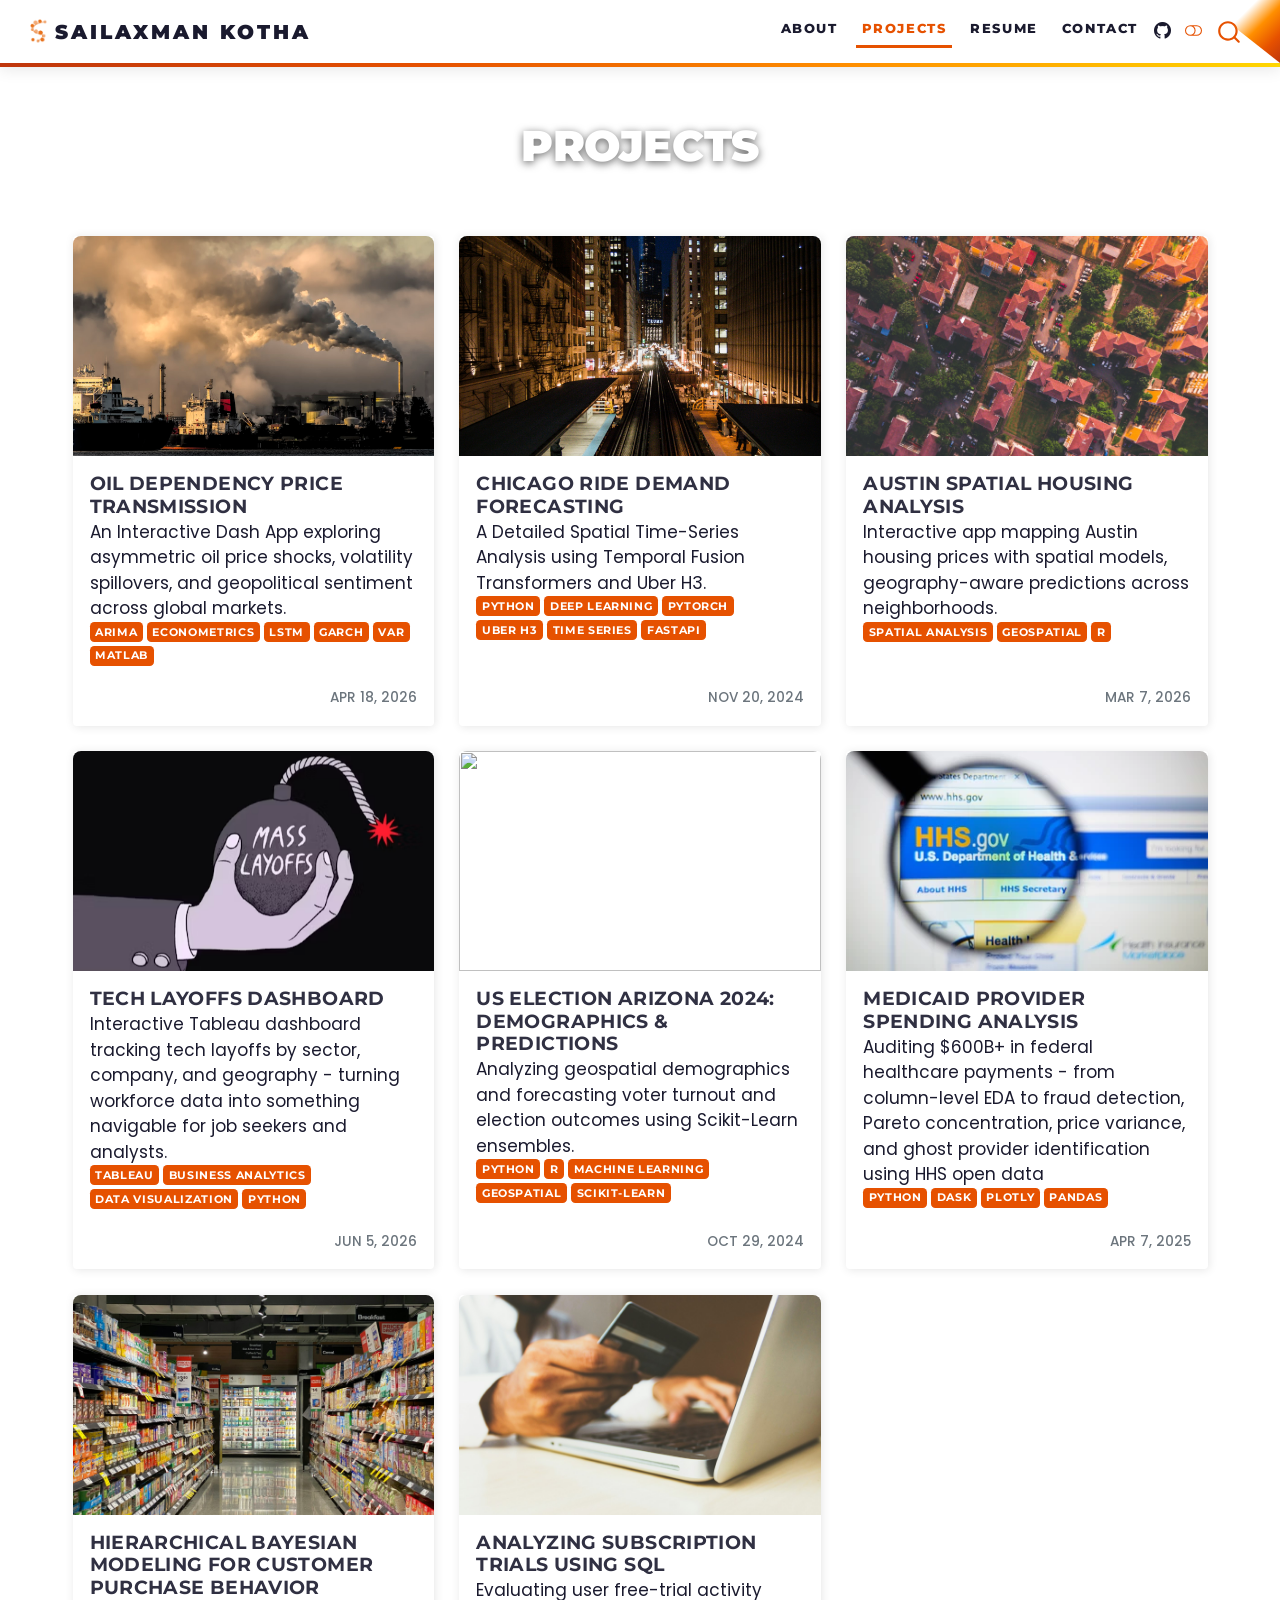
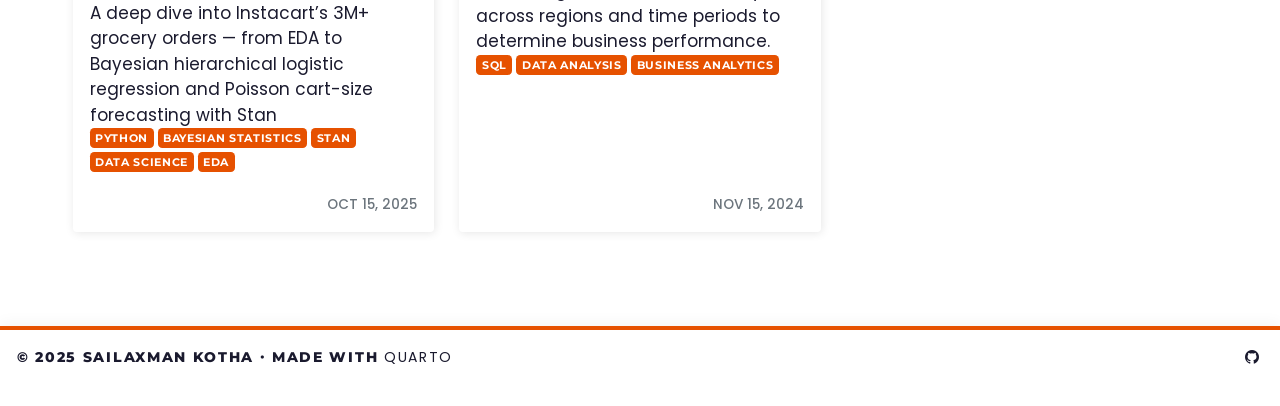
==== commit 7db4f73b: "Remove LinkedIn links from index.html" ====
--- a/docs/project/index.html
+++ b/docs/project/index.html
@@ -339,7 +339,7 @@
 <span class="menu-text">Projects</span></a>
   </li>  
   <li class="nav-item">
-    <a class="nav-link" href="https://drive.google.com/file/d/1gVQA2XQ70e4K7QOnWubCkSMvClnkPxH1/view"> 
+    <a class="nav-link" href="https://drive.google.com/file/d/1BKYwrYT-TuBlS5YIlUWykUkh8oELCTOe/view?usp=sharing"> 
 <span class="menu-text">Resume</span></a>
   </li>  
   <li class="nav-item">
@@ -349,7 +349,6 @@
 </ul>
           </div> <!-- /navcollapse -->
             <div class="quarto-navbar-tools tools-wide">
-    <a href="https://www.linkedin.com/in/sailaxman-kotha-5099651a0/" title="" class="quarto-navigation-tool px-1" aria-label=""><i class="bi bi-linkedin"></i></a>
     <a href="https://github.com/Kslaxman" title="" class="quarto-navigation-tool px-1" aria-label=""><i class="bi bi-github"></i></a>
   <a href="" class="quarto-color-scheme-toggle quarto-navigation-tool  px-1" onclick="window.quartoToggleColorScheme(); return false;" title="Toggle dark mode"><i class="bi"></i></a>
 </div>
@@ -1090,7 +1089,7 @@
       &nbsp;
     </div>
     <div class="nav-footer-right">
-<p><a class="me-1" href="https://linkedin.com/in/sailaxman-kotha-5099651a0/" title="LinkedIn" target="_blank" rel="noopener"><i class="bi bi-linkedin"></i></a> <a class="me-1" href="https://github.com/Kslaxman" title="github" target="_blank" rel="noopener"><i class="bi bi-github"></i></a></p>
+<p><a class="me-1" href="https://github.com/Kslaxman" title="github" target="_blank" rel="noopener"><i class="bi bi-github"></i></a></p>
 </div>
   </div>
 </footer>
@@ -1098,4 +1097,4 @@
 
 
 
-</body></html>+</body></html>
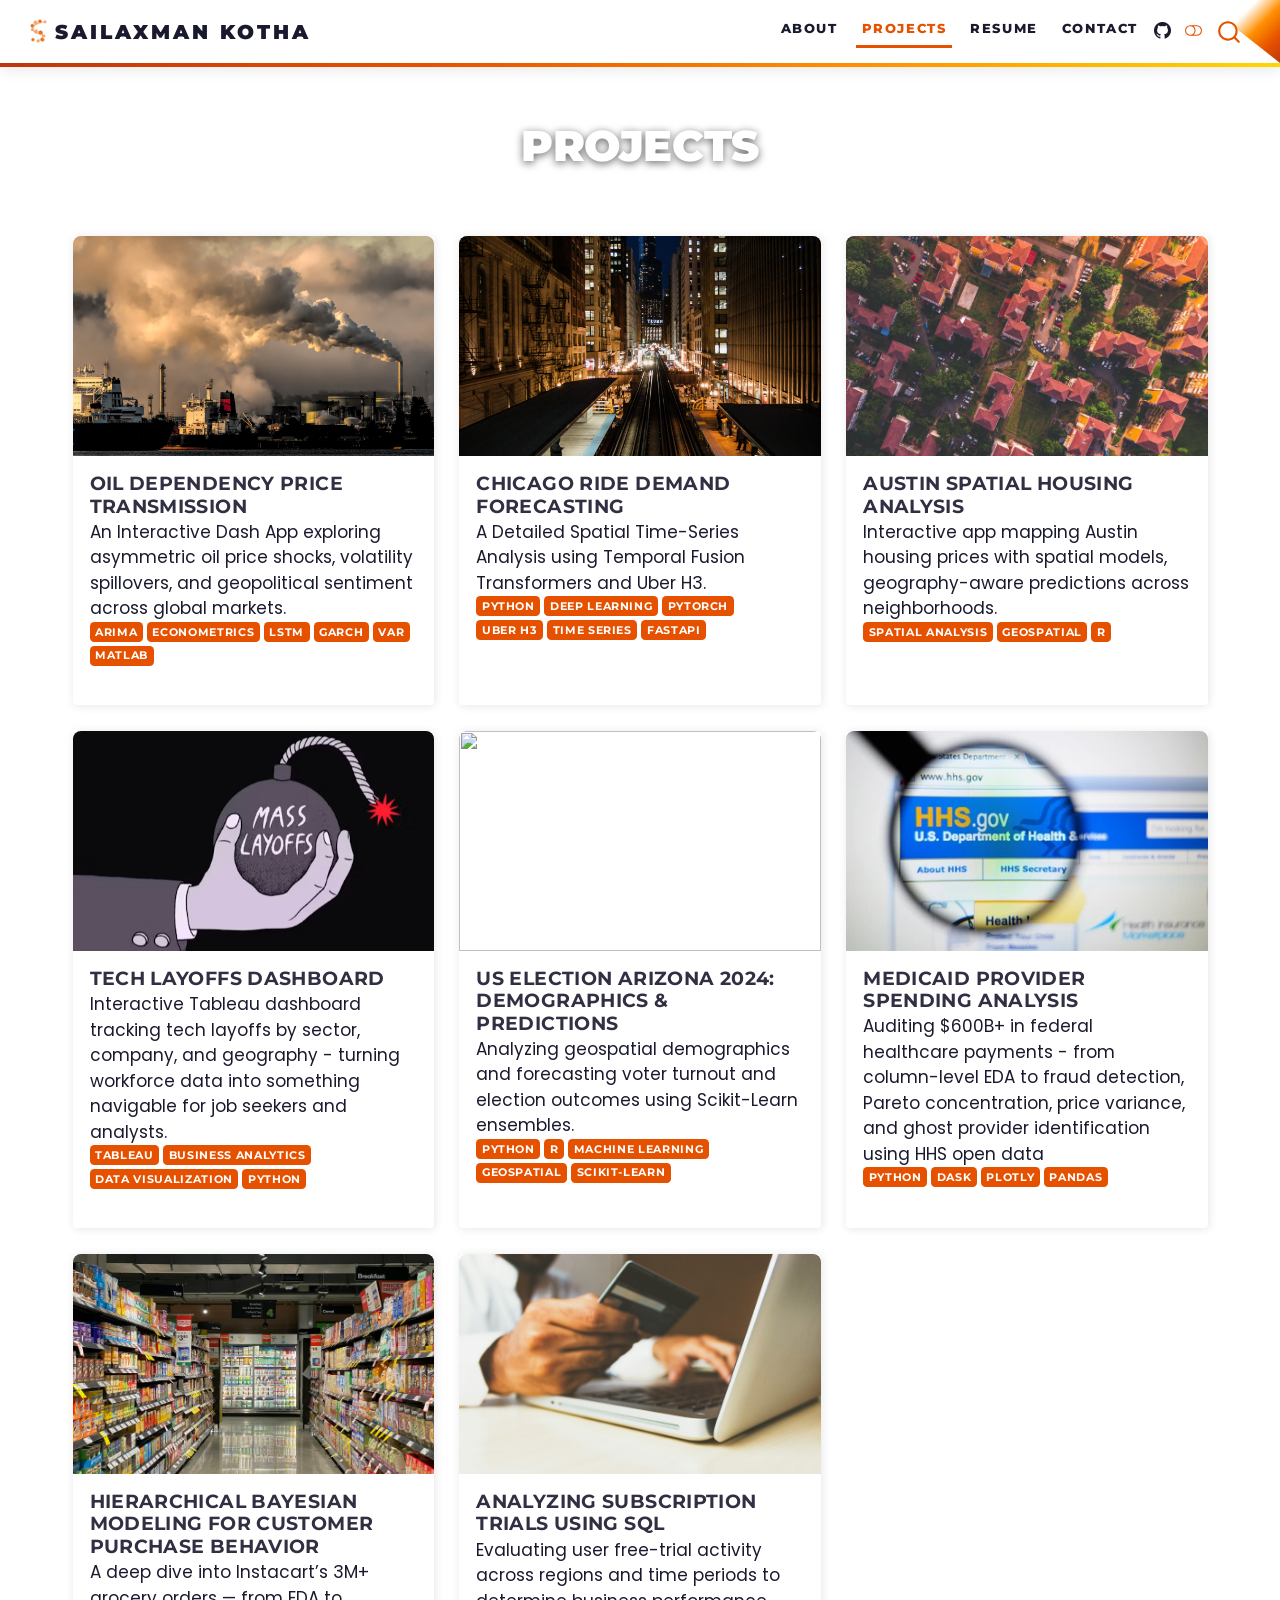
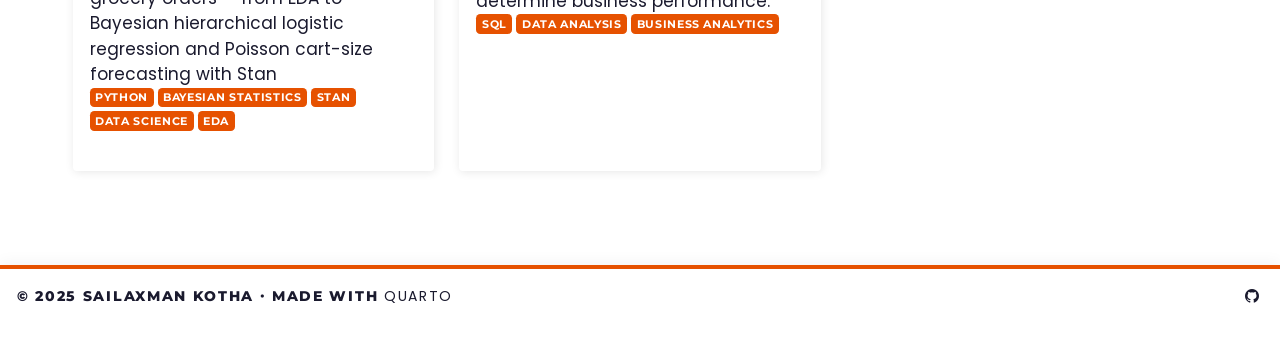
==== commit 84db9abf: "Remove listing dates from index.html Removed listing dates from several categories in index.html." ====
--- a/docs/project/index.html
+++ b/docs/project/index.html
@@ -428,9 +428,6 @@
 
 </div>
 <div class="card-attribution card-text-small end">
-<div class="listing-date">
-Apr 18, 2026
-</div>
 </div>
 </div>
 </div></a>
@@ -464,9 +461,6 @@
 
 </div>
 <div class="card-attribution card-text-small end">
-<div class="listing-date">
-Nov 20, 2024
-</div>
 </div>
 </div>
 </div></a>
@@ -494,9 +488,7 @@
 
 </div>
 <div class="card-attribution card-text-small end">
-<div class="listing-date">
-Mar 7, 2026
-</div>
+
 </div>
 </div>
 </div></a>
@@ -526,9 +518,7 @@
 
 </div>
 <div class="card-attribution card-text-small end">
-<div class="listing-date">
-Jun 5, 2026
-</div>
+
 </div>
 </div>
 </div></a>
@@ -560,9 +550,7 @@
 
 </div>
 <div class="card-attribution card-text-small end">
-<div class="listing-date">
-Oct 29, 2024
-</div>
+
 </div>
 </div>
 </div></a>
@@ -592,9 +580,7 @@
 
 </div>
 <div class="card-attribution card-text-small end">
-<div class="listing-date">
-Apr 7, 2025
-</div>
+
 </div>
 </div>
 </div></a>
@@ -626,9 +612,7 @@
 
 </div>
 <div class="card-attribution card-text-small end">
-<div class="listing-date">
-Oct 15, 2025
-</div>
+
 </div>
 </div>
 </div></a>
@@ -656,9 +640,7 @@
 
 </div>
 <div class="card-attribution card-text-small end">
-<div class="listing-date">
-Nov 15, 2024
-</div>
+
 </div>
 </div>
 </div></a>
